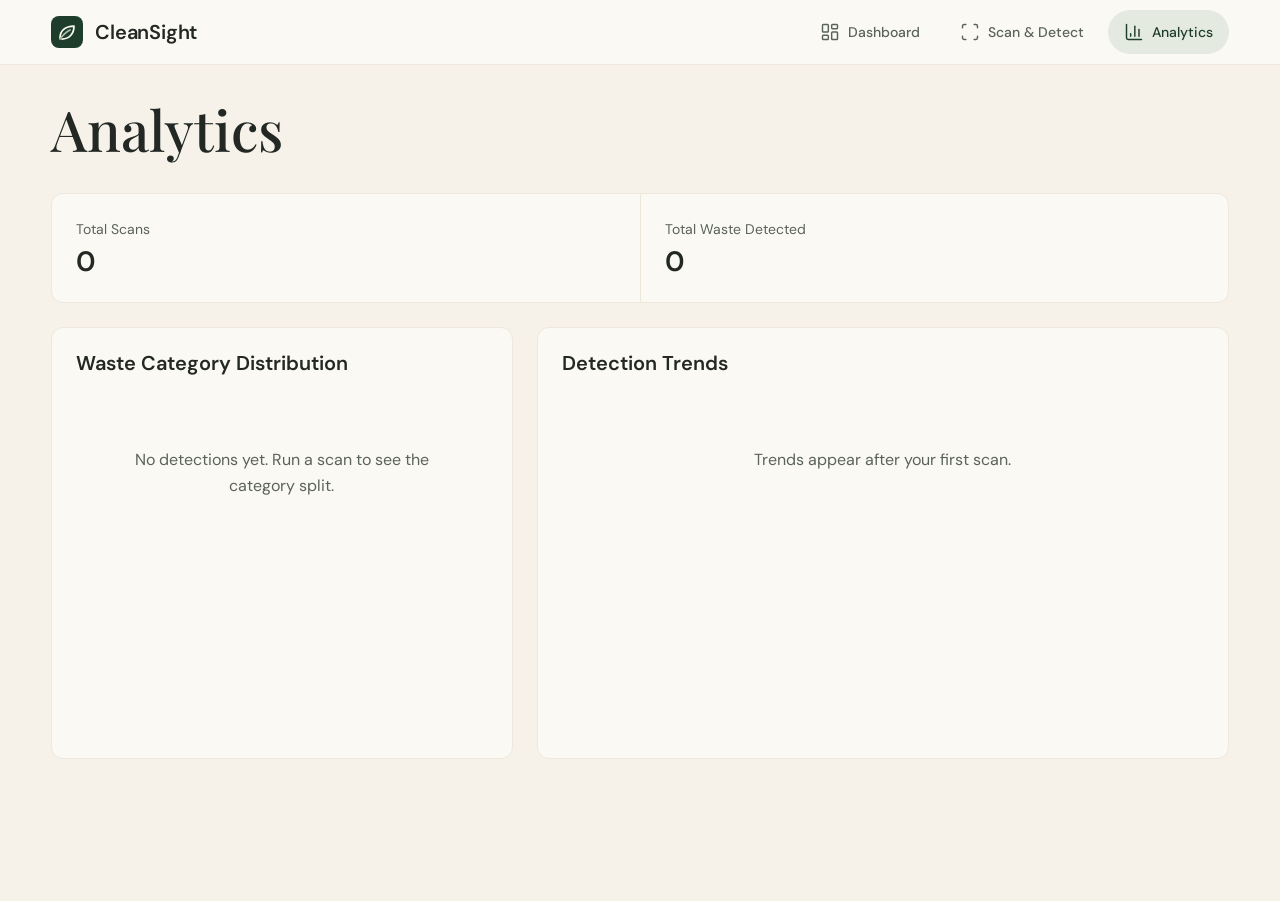
==== frontend/pages/analytics.html @ a0051fdc "Add cleansight-frontend" ====
<!DOCTYPE html>
<html lang="en">
<head>
  <meta charset="UTF-8">
  <meta name="viewport" content="width=device-width, initial-scale=1">
  <title>Analytics — CleanSight</title>
  <link rel="icon" href="../assets/logo/logo.svg" type="image/svg+xml">
  <link rel="preload" href="../assets/fonts/dm-sans-latin-400-normal.woff2" as="font" type="font/woff2" crossorigin>
  <link rel="stylesheet" href="../css/global.css">
  <link rel="stylesheet" href="../css/navbar.css">
  <link rel="stylesheet" href="../css/analytics.css">
</head>
<body data-root="../" data-page="analytics">
  <a class="skip-link" href="#main">Skip to content</a>
  <div id="navbar"></div>
  <main class="main" id="main">
    <div class="container">
      <header class="analytics-head">
        <h1 class="page-title">Analytics</h1>
      </header>

      <section class="stats" aria-label="Summary">
        <div class="stat"><p class="stat__label">Total Scans</p><p class="stat__value" id="stat-scans">0</p></div>
        <div class="stat"><p class="stat__label">Total Waste Detected</p><p class="stat__value" id="stat-waste">0</p></div>
      </section>

      <div class="analytics-grid">
        <section class="card" aria-labelledby="dist-title">
          <div class="card__head"><h2 class="section-title" id="dist-title">Waste Category Distribution</h2></div>
          <div id="dist-empty" class="empty-state"><p>No detections yet. Run a scan to see the category split.</p></div>
          <div id="dist-filled" class="distribution" hidden>
            <div class="chart-box"><canvas id="dist-chart" role="img" aria-label="Donut chart of waste by category"></canvas></div>
            <ul class="legend legend--table" id="dist-legend"></ul>
          </div>
        </section>

        <section class="card" aria-labelledby="trend-title">
          <div class="card__head"><h2 class="section-title" id="trend-title">Detection Trends</h2></div>
          <div id="trend-empty" class="empty-state"><p>Trends appear after your first scan.</p></div>
          <div id="trend-filled" hidden>
            <div class="chart-box chart-box--wide"><canvas id="trend-chart" role="img" aria-label="Chart of waste detected per day"></canvas></div>
          </div>
        </section>
      </div>
    </div>
  </main>
  <script src="../js/vendor/chart.umd.js"></script>
  <script type="module" src="../js/app.js"></script>
  <script type="module" src="../js/analytics.js"></script>
</body>
</html>
---- frontend/css/global.css ----
@import url("variables.css");

*,*::before,*::after{box-sizing:border-box}
html{-webkit-text-size-adjust:100%;scroll-padding-top:var(--nav-height)}
@media (min-width:1600px){html{font-size:18px}}
body{margin:0;min-height:100vh;background:var(--bg);color:var(--text);font-family:var(--font-body);font-size:var(--fs-md);line-height:var(--lh-body);-webkit-font-smoothing:antialiased}
img,svg{display:block;max-width:100%}
h1,h2,h3{margin:0;line-height:var(--lh-heading);font-weight:600}
p{margin:0}
a{color:inherit}
button,input{font:inherit;color:inherit}
:focus-visible{outline:2px solid var(--focus);outline-offset:2px}
.skip-link{position:absolute;left:var(--s-4);top:-100px;background:var(--primary);color:var(--on-primary);padding:var(--s-2) var(--s-4);border-radius:var(--radius);z-index:100}
.skip-link:focus{top:var(--s-2)}

.container{width:100%;max-width:var(--max-width);margin-inline:auto;padding-inline:clamp(1.5rem,4vw,4rem)}
.page-title{font-family:var(--font-display);font-size:var(--fs-hero);font-weight:500}
.section-title{font-size:var(--fs-lg)}
.text-muted{color:var(--text-muted)}
.num{font-variant-numeric:tabular-nums}

.icon{width:20px;height:20px;flex:none}
.icon--sm{width:16px;height:16px}

.card{min-width:0;background:var(--surface);border:1px solid var(--border);border-radius:var(--radius);padding:var(--s-6)}

.btn{display:inline-flex;align-items:center;justify-content:center;gap:var(--s-2);min-height:44px;padding:0 var(--s-6);border-radius:var(--radius-pill);border:1px solid transparent;font-weight:500;font-size:var(--fs-sm);text-decoration:none;cursor:pointer;transition:background-color var(--t-fast) var(--ease),border-color var(--t-fast) var(--ease),color var(--t-fast) var(--ease)}
.btn--primary{background:var(--primary);color:var(--on-primary)}
.btn--primary:hover{background:var(--primary-hover)}
.btn--secondary{background:transparent;color:var(--primary);border-color:var(--primary)}
.btn--secondary:hover{background:var(--sage-100)}
.btn--ghost{background:transparent;color:var(--text-muted)}
.btn--ghost:hover{color:var(--text);background:var(--ivory-200)}
.btn:disabled,.btn[aria-disabled="true"]{opacity:.5;cursor:not-allowed}

.alert{display:flex;gap:var(--s-3);align-items:flex-start;padding:var(--s-4);border-radius:var(--radius);border:1px solid;font-size:var(--fs-sm)}
.alert--error{color:var(--error);border-color:currentColor;background:#fbefed}
.alert--warning{color:var(--warning);border-color:currentColor;background:#fbf3e4}
.alert--success{color:var(--forest-700);border-color:var(--sage-300);background:var(--sage-100)}
.alert__body{color:var(--text)}

.empty-state{text-align:center;padding:var(--s-12) var(--s-6);color:var(--text-muted)}

.main{padding-block:var(--s-8) var(--s-16);min-height:calc(100vh - var(--nav-height))}

@media (prefers-reduced-motion:reduce){*,*::before,*::after{transition-duration:.01ms!important;animation-duration:.01ms!important;animation-iteration-count:1!important}}

[hidden]{display:none!important}

/* Stat row (Dashboard + Analytics) */
.stats{display:grid;grid-template-columns:repeat(auto-fit,minmax(200px,1fr));background:var(--surface);border:1px solid var(--border);border-radius:var(--radius)}
.stat{padding:var(--s-6);border-left:1px solid var(--border)}
.stat:first-child{border-left:0}
.stat__label{font-size:var(--fs-sm);color:var(--text-muted)}
.stat__value{margin-top:var(--s-1);font-size:var(--fs-xl);font-weight:600;font-variant-numeric:tabular-nums;line-height:1.2}
@media (max-width:640px){.stat{border-left:0;border-top:1px solid var(--border)}.stat:first-child{border-top:0}}

/* Chart legend list */
.legend{list-style:none;margin:0;padding:0;display:grid;gap:var(--s-3)}
.legend__item{display:flex;align-items:center;gap:var(--s-3);font-size:var(--fs-sm)}
.legend__swatch{width:12px;height:12px;border-radius:3px;flex:none}
.legend__name{flex:1}
.legend__value{font-variant-numeric:tabular-nums;color:var(--text-muted)}
.chart-box{position:relative;width:100%;max-width:340px;aspect-ratio:1;margin-inline:auto}
.chart-box--wide{max-width:none;aspect-ratio:auto;height:clamp(280px,40vh,460px)}
.card__head{display:flex;align-items:center;justify-content:space-between;gap:var(--s-4);margin-bottom:var(--s-6)}
---- frontend/css/navbar.css ----
.navbar{position:sticky;top:0;z-index:50;background:var(--surface);border-bottom:1px solid var(--border)}
.navbar__inner{display:flex;align-items:center;justify-content:space-between;height:var(--nav-height)}
.navbar__brand{display:flex;align-items:center;gap:var(--s-3);text-decoration:none;font-weight:600;font-size:var(--fs-lg);letter-spacing:-.01em}
.navbar__brand img{width:32px;height:32px}
.navbar__links{display:flex;gap:var(--s-2);list-style:none;margin:0;padding:0}
.navbar__link{display:flex;align-items:center;gap:var(--s-2);min-height:44px;padding:0 var(--s-4);border-radius:var(--radius-pill);text-decoration:none;font-size:var(--fs-sm);font-weight:500;color:var(--text-muted);transition:background-color var(--t-fast) var(--ease),color var(--t-fast) var(--ease)}
.navbar__link:hover{color:var(--text);background:var(--ivory-200)}
.navbar__link[aria-current="page"]{color:var(--primary);background:var(--sage-100)}
.navbar__toggle{display:none;align-items:center;justify-content:center;width:44px;height:44px;border:0;border-radius:var(--radius);background:transparent;cursor:pointer}
.navbar__toggle:hover{background:var(--ivory-200)}
.navbar__toggle .icon-close{display:none}
.navbar__toggle[aria-expanded="true"] .icon-open{display:none}
.navbar__toggle[aria-expanded="true"] .icon-close{display:block}

@media (max-width:768px){
  .navbar__toggle{display:inline-flex}
  .navbar__links{display:none;position:absolute;left:0;right:0;top:var(--nav-height);flex-direction:column;gap:var(--s-1);padding:var(--s-3) var(--s-6) var(--s-4);background:var(--surface);border-bottom:1px solid var(--border)}
  .navbar__links.is-open{display:flex}
  .navbar__link{padding:0 var(--s-4);border-radius:var(--radius)}
}
---- frontend/css/analytics.css ----
.analytics-head{margin-bottom:var(--s-8)}
.analytics-grid{display:grid;grid-template-columns:minmax(0,2fr) minmax(0,3fr);gap:var(--s-6);margin-top:var(--s-6);align-items:start}
.distribution{display:grid;gap:var(--s-6)}
.legend--table .legend__value{display:flex;gap:var(--s-4)}
@media (max-width:1024px){.analytics-grid{grid-template-columns:minmax(0,1fr)}}
.analytics-grid .card{min-height:clamp(340px,48vh,560px)}
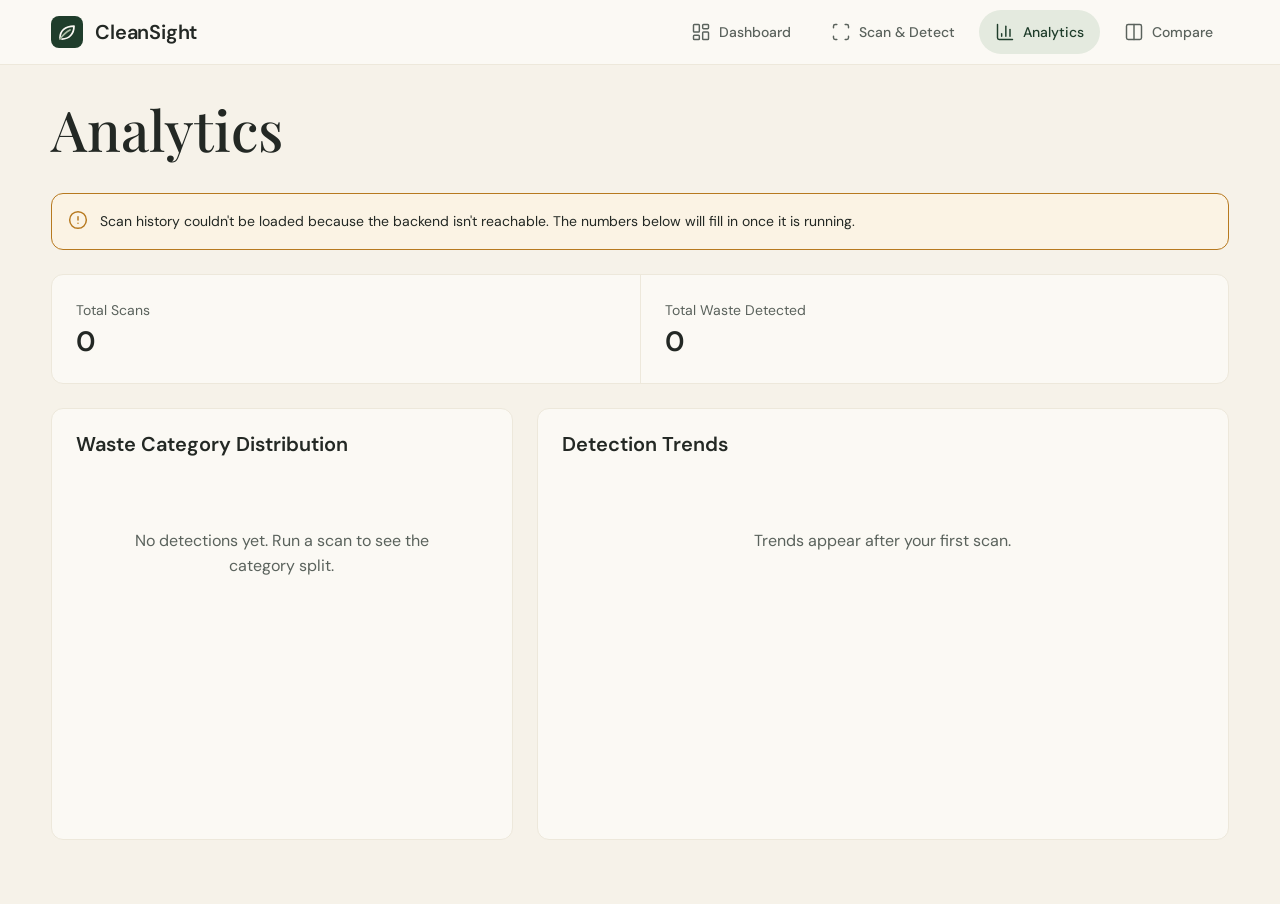
==== commit 6f8b5704: "Connect frontend to the backend and rebuild the compare page - Dashboard and Analytics load history " ====
--- a/frontend/pages/analytics.html
+++ b/frontend/pages/analytics.html
@@ -18,6 +18,8 @@
       <header class="analytics-head">
         <h1 class="page-title">Analytics</h1>
       </header>
+
+      <div id="history-alert" class="history-alert" role="status" hidden></div>
 
       <section class="stats" aria-label="Summary">
         <div class="stat"><p class="stat__label">Total Scans</p><p class="stat__value" id="stat-scans">0</p></div>
--- a/frontend/css/global.css
+++ b/frontend/css/global.css
@@ -39,6 +39,9 @@
 .alert--success{color:var(--forest-700);border-color:var(--sage-300);background:var(--sage-100)}
 .alert__body{color:var(--text)}
 
+.history-alert{margin-top:var(--s-6)}
+.analytics-head + .history-alert{margin:0 0 var(--s-6)}
+
 .empty-state{text-align:center;padding:var(--s-12) var(--s-6);color:var(--text-muted)}
 
 .main{padding-block:var(--s-8) var(--s-16);min-height:calc(100vh - var(--nav-height))}
@@ -46,6 +49,7 @@
 @media (prefers-reduced-motion:reduce){*,*::before,*::after{transition-duration:.01ms!important;animation-duration:.01ms!important;animation-iteration-count:1!important}}
 
 [hidden]{display:none!important}
+.visually-hidden{position:absolute;width:1px;height:1px;overflow:hidden;clip:rect(0 0 0 0);white-space:nowrap}
 
 /* Stat row (Dashboard + Analytics) */
 .stats{display:grid;grid-template-columns:repeat(auto-fit,minmax(200px,1fr));background:var(--surface);border:1px solid var(--border);border-radius:var(--radius)}
